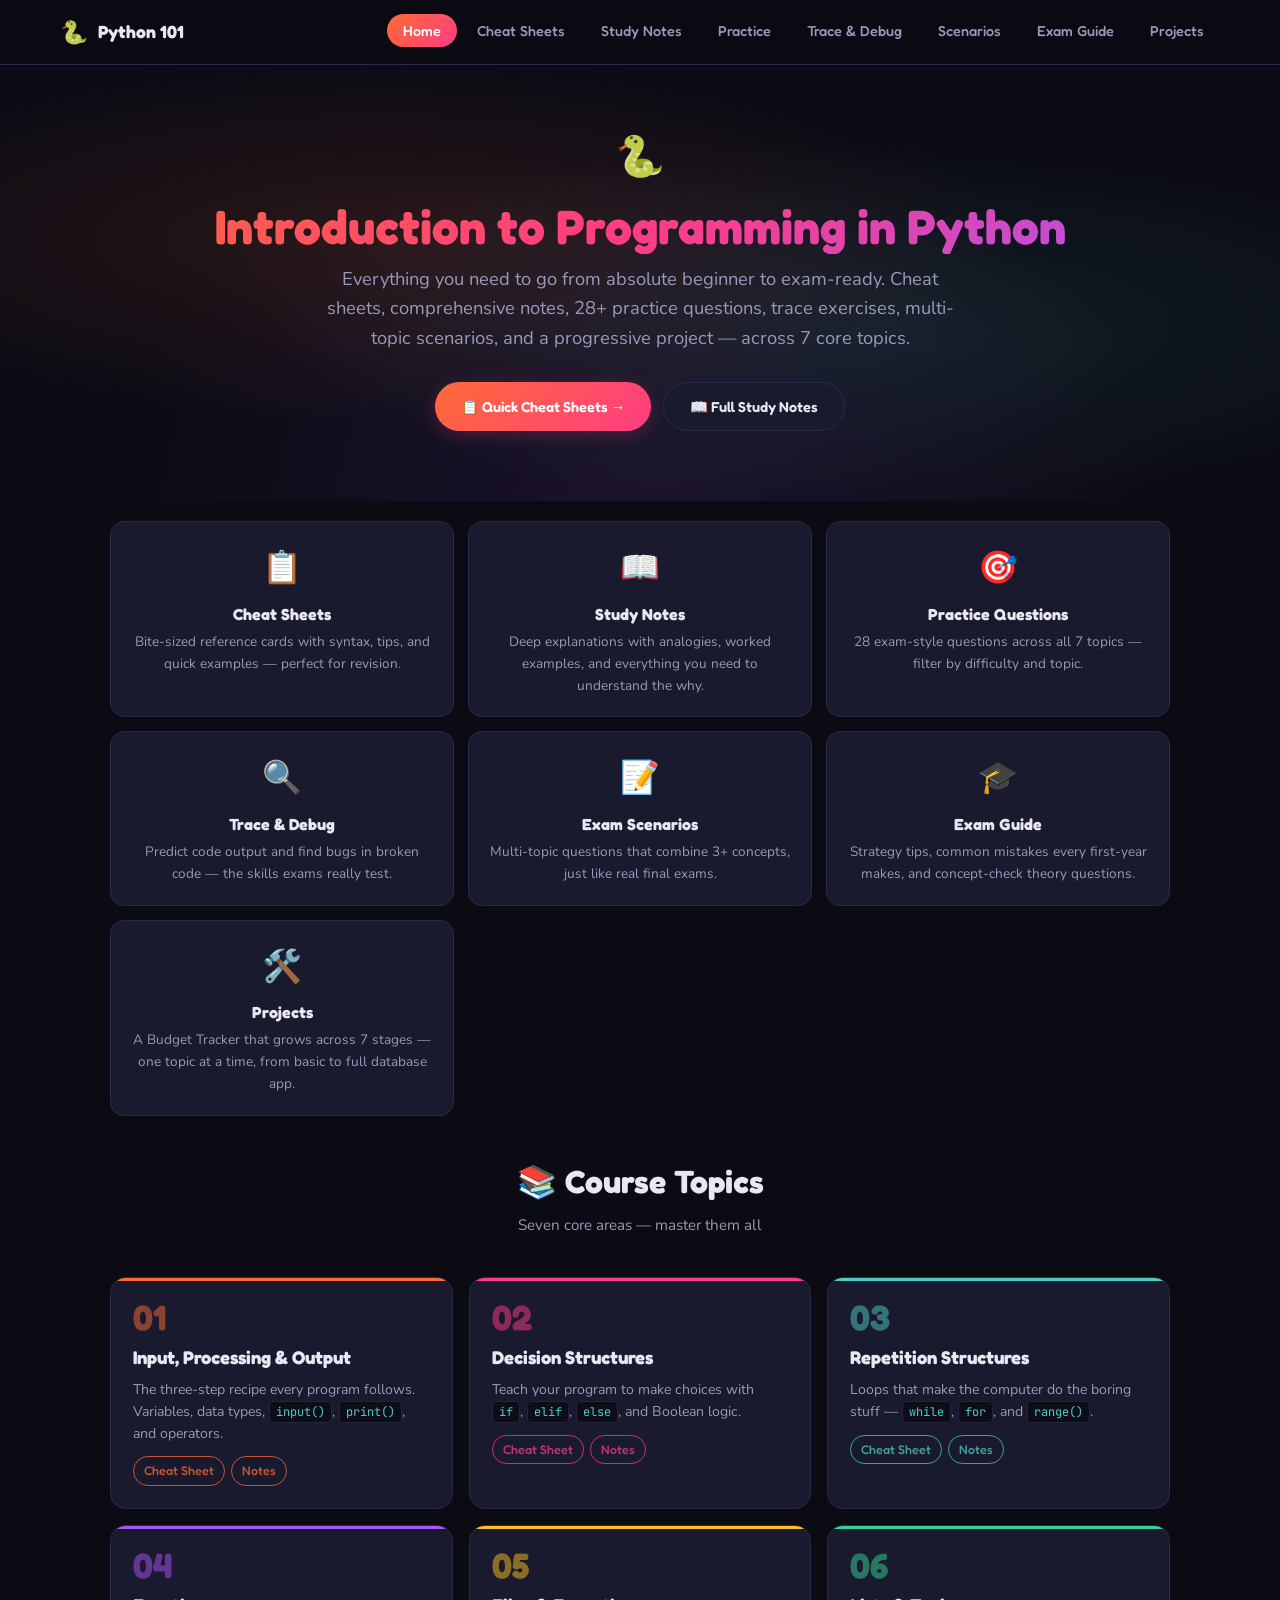
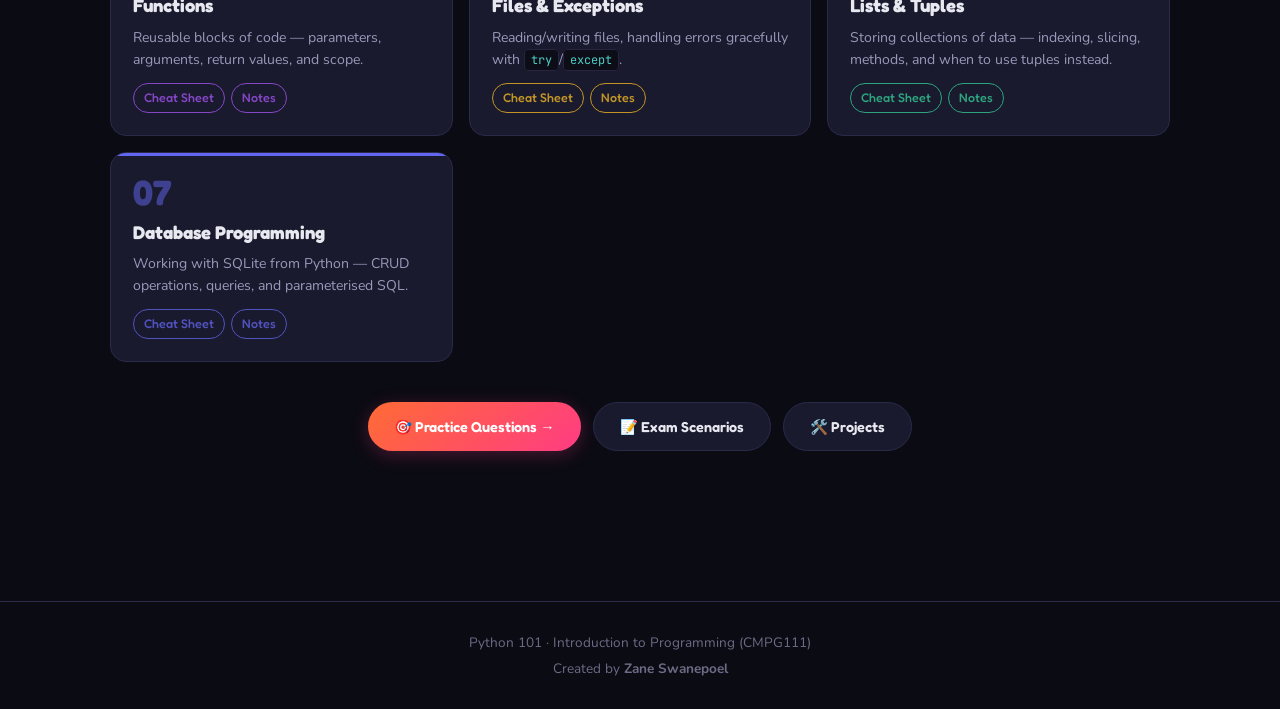
==== index.html @ d0dc6aa3 "Add files via upload" ====
<!DOCTYPE html>
<html lang="en">
<head>
<meta charset="UTF-8">
<meta name="viewport" content="width=device-width, initial-scale=1.0">
<title>Python Course — Introduction to Programming</title>
<link href="https://fonts.googleapis.com/css2?family=Fredoka:wght@400;500;600;700&family=JetBrains+Mono:wght@400;500;600&family=Nunito:wght@400;600;700;800&display=swap" rel="stylesheet">
<link rel="stylesheet" href="styles.css">
</head>
<body>

<!-- ═══════════════════ NAV ═══════════════════ -->
<nav class="topnav">
  <div class="topnav-inner">
    <a href="index.html" class="brand">
      <span class="brand-icon">🐍</span>
      <span>Python 101</span>
    </a>
    <button class="menu-toggle" id="menu-toggle" aria-label="Toggle menu">☰</button>
    <ul class="nav-links" id="nav-links">
      <li><a href="index.html" class="active">Home</a></li>
      <li><a href="cheatsheets.html">Cheat Sheets</a></li>
      <li><a href="notes.html">Study Notes</a></li>
      <li><a href="practice.html">Practice</a></li>
      <li><a href="trace.html">Trace &amp; Debug</a></li>
      <li><a href="scenarios.html">Scenarios</a></li>
      <li><a href="guide.html">Exam Guide</a></li>
      <li><a href="projects.html">Projects</a></li>
    </ul>
  </div>
</nav>

<!-- ═══════════════════ HERO ═══════════════════ -->
<section class="hero">
  <div class="hero-icon">🐍</div>
  <h1>Introduction to Programming in Python</h1>
  <p class="subtitle">Everything you need to go from absolute beginner to exam-ready. Cheat sheets, comprehensive notes, 28+ practice questions, trace exercises, multi-topic scenarios, and a progressive project — across 7 core topics.</p>
  <div class="cta-row">
    <a href="cheatsheets.html" class="btn btn-primary">📋 Quick Cheat Sheets →</a>
    <a href="notes.html" class="btn btn-secondary">📖 Full Study Notes</a>
  </div>
</section>

<!-- ═══════════════════ FEATURES ═══════════════════ -->
<main class="container">

  <div class="feature-grid">
    <div class="feature">
      <div class="feature-icon">📋</div>
      <h4>Cheat Sheets</h4>
      <p>Bite-sized reference cards with syntax, tips, and quick examples — perfect for revision.</p>
    </div>
    <div class="feature">
      <div class="feature-icon">📖</div>
      <h4>Study Notes</h4>
      <p>Deep explanations with analogies, worked examples, and everything you need to understand the why.</p>
    </div>
    <div class="feature">
      <div class="feature-icon">🎯</div>
      <h4>Practice Questions</h4>
      <p>28 exam-style questions across all 7 topics — filter by difficulty and topic.</p>
    </div>
    <div class="feature">
      <div class="feature-icon">🔍</div>
      <h4>Trace &amp; Debug</h4>
      <p>Predict code output and find bugs in broken code — the skills exams really test.</p>
    </div>
    <div class="feature">
      <div class="feature-icon">📝</div>
      <h4>Exam Scenarios</h4>
      <p>Multi-topic questions that combine 3+ concepts, just like real final exams.</p>
    </div>
    <div class="feature">
      <div class="feature-icon">🎓</div>
      <h4>Exam Guide</h4>
      <p>Strategy tips, common mistakes every first-year makes, and concept-check theory questions.</p>
    </div>
    <div class="feature">
      <div class="feature-icon">🛠️</div>
      <h4>Projects</h4>
      <p>A Budget Tracker that grows across 7 stages — one topic at a time, from basic to full database app.</p>
    </div>
  </div>

  <!-- ═══════════════════ TOPIC CARDS ═══════════════════ -->
  <div class="page-header">
    <h2>📚 Course Topics</h2>
    <p class="tagline">Seven core areas — master them all</p>
  </div>

  <div class="topic-cards">

    <div class="topic-card" style="--topic-color: var(--c-io);">
      <div class="num">01</div>
      <h3>Input, Processing &amp; Output</h3>
      <p>The three-step recipe every program follows. Variables, data types, <code>input()</code>, <code>print()</code>, and operators.</p>
      <div class="links">
        <a href="cheatsheets.html#topic-1">Cheat Sheet</a>
        <a href="notes.html#topic-1">Notes</a>
      </div>
    </div>

    <div class="topic-card" style="--topic-color: var(--c-decision);">
      <div class="num">02</div>
      <h3>Decision Structures</h3>
      <p>Teach your program to make choices with <code>if</code>, <code>elif</code>, <code>else</code>, and Boolean logic.</p>
      <div class="links">
        <a href="cheatsheets.html#topic-2">Cheat Sheet</a>
        <a href="notes.html#topic-2">Notes</a>
      </div>
    </div>

    <div class="topic-card" style="--topic-color: var(--c-loop);">
      <div class="num">03</div>
      <h3>Repetition Structures</h3>
      <p>Loops that make the computer do the boring stuff — <code>while</code>, <code>for</code>, and <code>range()</code>.</p>
      <div class="links">
        <a href="cheatsheets.html#topic-3">Cheat Sheet</a>
        <a href="notes.html#topic-3">Notes</a>
      </div>
    </div>

    <div class="topic-card" style="--topic-color: var(--c-function);">
      <div class="num">04</div>
      <h3>Functions</h3>
      <p>Reusable blocks of code — parameters, arguments, return values, and scope.</p>
      <div class="links">
        <a href="cheatsheets.html#topic-4">Cheat Sheet</a>
        <a href="notes.html#topic-4">Notes</a>
      </div>
    </div>

    <div class="topic-card" style="--topic-color: var(--c-file);">
      <div class="num">05</div>
      <h3>Files &amp; Exceptions</h3>
      <p>Reading/writing files, handling errors gracefully with <code>try</code>/<code>except</code>.</p>
      <div class="links">
        <a href="cheatsheets.html#topic-5">Cheat Sheet</a>
        <a href="notes.html#topic-5">Notes</a>
      </div>
    </div>

    <div class="topic-card" style="--topic-color: var(--c-list);">
      <div class="num">06</div>
      <h3>Lists &amp; Tuples</h3>
      <p>Storing collections of data — indexing, slicing, methods, and when to use tuples instead.</p>
      <div class="links">
        <a href="cheatsheets.html#topic-6">Cheat Sheet</a>
        <a href="notes.html#topic-6">Notes</a>
      </div>
    </div>

    <div class="topic-card" style="--topic-color: var(--c-db);">
      <div class="num">07</div>
      <h3>Database Programming</h3>
      <p>Working with SQLite from Python — CRUD operations, queries, and parameterised SQL.</p>
      <div class="links">
        <a href="cheatsheets.html#topic-7">Cheat Sheet</a>
        <a href="notes.html#topic-7">Notes</a>
      </div>
    </div>

  </div>

  <div class="cta-row">
    <a href="practice.html" class="btn btn-primary">🎯 Practice Questions →</a>
    <a href="scenarios.html" class="btn btn-secondary">📝 Exam Scenarios</a>
    <a href="projects.html" class="btn btn-secondary">🛠️ Projects</a>
  </div>

</main>

<footer>
  <p>Python 101 · Introduction to Programming (CMPG111)</p>
  <p style="margin-top:4px;">Created by <strong>Zane Swanepoel</strong></p>
</footer>

<script src="script.js"></script>
</body>
</html>
---- styles.css ----
/* ═══════════════════════════════════════════════════════════
   PYTHON COURSE SITE — SHARED STYLES
   Dark theme • Mobile-responsive • GitHub Pages ready
   ═══════════════════════════════════════════════════════════ */

:root {
  --bg: #0b0b14;
  --bg-elevated: #14141f;
  --card-bg: #1a1a2e;
  --card-border: #2a2a4a;
  --text: #e8e8f0;
  --text-muted: #9999bb;
  --text-dim: #6b6b85;

  /* Topic accent colors */
  --c-io: #ff6b35;          /* 1 · Input/Output */
  --c-decision: #ff3c83;    /* 2 · Decisions */
  --c-loop: #4ecdc4;         /* 3 · Loops */
  --c-function: #a855f7;    /* 4 · Functions */
  --c-file: #fbbf24;         /* 5 · Files/Exceptions */
  --c-list: #34d399;         /* 6 · Lists/Tuples */
  --c-db: #6366f1;           /* 7 · Database */

  /* Difficulty colors */
  --easy: #34d399;
  --medium: #fbbf24;
  --hard: #ef4444;

  --code-bg: #0d0d17;
  --code-border: #252540;
}

* { margin: 0; padding: 0; box-sizing: border-box; }

html { scroll-behavior: smooth; scroll-padding-top: 80px; }

body {
  font-family: 'Nunito', -apple-system, BlinkMacSystemFont, 'Segoe UI', sans-serif;
  background: var(--bg);
  color: var(--text);
  line-height: 1.6;
  min-height: 100vh;
  -webkit-font-smoothing: antialiased;
}

/* ═══════════════════ NAVIGATION ═══════════════════ */
.topnav {
  position: sticky;
  top: 0;
  z-index: 100;
  background: rgba(11, 11, 20, 0.92);
  backdrop-filter: blur(12px);
  -webkit-backdrop-filter: blur(12px);
  border-bottom: 1px solid var(--card-border);
}

.topnav-inner {
  max-width: 1200px;
  margin: 0 auto;
  padding: 14px 20px;
  display: flex;
  align-items: center;
  justify-content: space-between;
  gap: 16px;
}

.brand {
  display: flex;
  align-items: center;
  gap: 10px;
  font-family: 'Fredoka', sans-serif;
  font-weight: 700;
  font-size: 1.1rem;
  color: var(--text);
  text-decoration: none;
  white-space: nowrap;
}

.brand-icon { font-size: 1.4rem; }

.nav-links {
  display: flex;
  gap: 4px;
  list-style: none;
  align-items: center;
}

.nav-links a {
  padding: 8px 16px;
  border-radius: 20px;
  color: var(--text-muted);
  text-decoration: none;
  font-family: 'Fredoka', sans-serif;
  font-weight: 500;
  font-size: 0.9rem;
  transition: all 0.2s;
  white-space: nowrap;
}

.nav-links a:hover { color: var(--text); background: var(--card-bg); }
.nav-links a.active {
  background: linear-gradient(135deg, var(--c-io), var(--c-decision));
  color: white;
}

.menu-toggle {
  display: none;
  background: var(--card-bg);
  border: 1px solid var(--card-border);
  color: var(--text);
  width: 40px;
  height: 40px;
  border-radius: 10px;
  cursor: pointer;
  font-size: 1.2rem;
}

@media (max-width: 780px) {
  .menu-toggle { display: flex; align-items: center; justify-content: center; }
  .nav-links {
    display: none;
    position: absolute;
    top: 100%;
    right: 16px;
    left: 16px;
    background: var(--bg-elevated);
    border: 1px solid var(--card-border);
    border-radius: 14px;
    padding: 10px;
    flex-direction: column;
    align-items: stretch;
    box-shadow: 0 12px 30px rgba(0,0,0,0.4);
  }
  .nav-links.open { display: flex; }
  .nav-links a { text-align: center; padding: 12px; }
}

/* ═══════════════════ HERO ═══════════════════ */
.hero {
  text-align: center;
  padding: 60px 20px 40px;
  position: relative;
  overflow: hidden;
}

.hero::before {
  content: '';
  position: absolute;
  inset: 0;
  background: radial-gradient(ellipse at 30% 40%, rgba(255,107,53,0.12) 0%, transparent 50%),
              radial-gradient(ellipse at 70% 60%, rgba(78,205,196,0.1) 0%, transparent 50%),
              radial-gradient(ellipse at 50% 100%, rgba(168,85,247,0.1) 0%, transparent 60%);
  z-index: 0;
}

.hero > * { position: relative; z-index: 1; }

.hero h1 {
  font-family: 'Fredoka', sans-serif;
  font-size: clamp(1.8rem, 5vw, 3rem);
  font-weight: 700;
  background: linear-gradient(135deg, var(--c-io), var(--c-decision), var(--c-function));
  -webkit-background-clip: text;
  background-clip: text;
  -webkit-text-fill-color: transparent;
  line-height: 1.15;
  margin-bottom: 10px;
}

.hero .subtitle {
  font-size: clamp(0.95rem, 2vw, 1.15rem);
  color: var(--text-muted);
  max-width: 640px;
  margin: 0 auto;
}

.hero-icon { font-size: 2.5rem; margin-bottom: 10px; }

/* ═══════════════════ LAYOUT ═══════════════════ */
.container {
  max-width: 1100px;
  margin: 0 auto;
  padding: 0 20px 80px;
}

.page-header {
  text-align: center;
  margin: 20px 0 40px;
}

.page-header h2 {
  font-family: 'Fredoka', sans-serif;
  font-size: clamp(1.5rem, 4vw, 2rem);
  font-weight: 700;
  margin-bottom: 6px;
}

.page-header .tagline {
  color: var(--text-muted);
  font-size: 0.95rem;
}

/* ═══════════════════ TOPIC TABS ═══════════════════ */
.topic-tabs {
  display: flex;
  gap: 8px;
  padding: 4px;
  margin-bottom: 30px;
  background: var(--card-bg);
  border: 1px solid var(--card-border);
  border-radius: 16px;
  overflow-x: auto;
  scrollbar-width: thin;
  -webkit-overflow-scrolling: touch;
}

.topic-tabs::-webkit-scrollbar { height: 6px; }
.topic-tabs::-webkit-scrollbar-thumb { background: var(--card-border); border-radius: 3px; }

.topic-tab {
  padding: 10px 14px;
  border-radius: 12px;
  border: none;
  background: transparent;
  color: var(--text-muted);
  font-family: 'Fredoka', sans-serif;
  font-weight: 500;
  font-size: 0.82rem;
  cursor: pointer;
  transition: all 0.2s;
  white-space: nowrap;
  flex-shrink: 0;
}

.topic-tab:hover { background: var(--bg-elevated); color: var(--text); }

.topic-tab[data-active="true"][data-topic="1"] { background: rgba(255,107,53,0.15); color: var(--c-io); }
.topic-tab[data-active="true"][data-topic="2"] { background: rgba(255,60,131,0.15); color: var(--c-decision); }
.topic-tab[data-active="true"][data-topic="3"] { background: rgba(78,205,196,0.15); color: var(--c-loop); }
.topic-tab[data-active="true"][data-topic="4"] { background: rgba(168,85,247,0.15); color: var(--c-function); }
.topic-tab[data-active="true"][data-topic="5"] { background: rgba(251,191,36,0.15); color: var(--c-file); }
.topic-tab[data-active="true"][data-topic="6"] { background: rgba(52,211,153,0.15); color: var(--c-list); }
.topic-tab[data-active="true"][data-topic="7"] { background: rgba(99,102,241,0.15); color: var(--c-db); }

/* ═══════════════════ TOPIC PANELS ═══════════════════ */
.topic-panel { display: none; animation: fadeIn 0.4s ease; }
.topic-panel.active { display: block; }

@keyframes fadeIn { from { opacity: 0; transform: translateY(8px); } to { opacity: 1; transform: translateY(0); } }

.topic-header {
  text-align: center;
  margin-bottom: 24px;
  padding: 20px;
  background: var(--card-bg);
  border: 1px solid var(--card-border);
  border-radius: 16px;
}

.topic-header h3 {
  font-family: 'Fredoka', sans-serif;
  font-size: 1.5rem;
  font-weight: 700;
  margin-bottom: 4px;
}

.topic-header p {
  color: var(--text-muted);
  font-size: 0.9rem;
}

/* ═══════════════════ CARDS (CHEAT SHEETS) ═══════════════════ */
.grid {
  display: grid;
  grid-template-columns: repeat(auto-fit, minmax(min(100%, 460px), 1fr));
  gap: 18px;
}

.card {
  background: var(--card-bg);
  border: 1px solid var(--card-border);
  border-radius: 16px;
  padding: 22px;
  transition: transform 0.2s, border-color 0.2s;
}

.card:hover { transform: translateY(-2px); border-color: var(--text-dim); }
.card.span-2 { grid-column: 1 / -1; }

.card-label {
  display: inline-block;
  font-family: 'Fredoka', sans-serif;
  font-weight: 600;
  font-size: 0.7rem;
  text-transform: uppercase;
  letter-spacing: 1.5px;
  padding: 3px 10px;
  border-radius: 20px;
  margin-bottom: 10px;
}

.label-syntax { background: rgba(78,205,196,0.15); color: var(--c-loop); }
.label-concept { background: rgba(168,85,247,0.15); color: var(--c-function); }
.label-tip { background: rgba(251,191,36,0.15); color: var(--c-file); }
.label-example { background: rgba(255,107,53,0.15); color: var(--c-io); }
.label-exam { background: rgba(255,60,131,0.15); color: var(--c-decision); }
.label-data { background: rgba(52,211,153,0.15); color: var(--c-list); }

.card h4 {
  font-family: 'Fredoka', sans-serif;
  font-size: 1.08rem;
  font-weight: 600;
  margin-bottom: 8px;
  color: var(--text);
}

.card p, .card li { font-size: 0.9rem; color: var(--text-muted); line-height: 1.65; }

.card ul { list-style: none; padding: 0; margin: 8px 0; }
.card ul li { padding: 2px 0 2px 18px; position: relative; }
.card ul li::before {
  content: '→';
  position: absolute; left: 0;
  color: var(--c-loop);
  font-weight: 700;
}

/* ═══════════════════ CODE BLOCKS ═══════════════════ */
pre {
  background: var(--code-bg);
  border: 1px solid var(--code-border);
  border-radius: 10px;
  padding: 14px 16px;
  margin: 10px 0;
  overflow-x: auto;
  font-family: 'JetBrains Mono', ui-monospace, 'Courier New', monospace;
  font-size: 0.8rem;
  line-height: 1.75;
  color: var(--text);
}

pre .cm { color: #6b7280; font-style: italic; }
pre .kw { color: #ff79c6; }
pre .st { color: #50fa7b; }
pre .fn { color: #8be9fd; }
pre .nb { color: #ffb86c; }
pre .bi { color: #f1fa8c; }
pre .op { color: #ff79c6; }

code {
  font-family: 'JetBrains Mono', monospace;
  font-size: 0.85em;
  background: var(--code-bg);
  padding: 2px 6px;
  border-radius: 4px;
  color: var(--c-loop);
  border: 1px solid var(--code-border);
}

/* ═══════════════════ CALLOUTS ═══════════════════ */
.callout {
  border-radius: 10px;
  padding: 12px 14px;
  margin: 10px 0;
  font-size: 0.88rem;
}

.callout strong { font-weight: 700; }

.tip-box { background: rgba(251,191,36,0.08); border-left: 3px solid var(--c-file); color: #fde68a; }
.warning-box { background: rgba(239,68,68,0.08); border-left: 3px solid #ef4444; color: #fca5a5; }
.analogy { background: rgba(168,85,247,0.08); border-left: 3px solid var(--c-function); color: #d8b4fe; }
.key-box { background: rgba(52,211,153,0.08); border-left: 3px solid var(--c-list); color: #a7f3d0; }

/* ═══════════════════ TABLES ═══════════════════ */
.mini-table {
  width: 100%;
  border-collapse: collapse;
  margin: 10px 0;
  font-size: 0.85rem;
}

.mini-table th {
  text-align: left;
  padding: 8px 10px;
  font-family: 'Fredoka', sans-serif;
  font-weight: 600;
  font-size: 0.75rem;
  text-transform: uppercase;
  letter-spacing: 1px;
  border-bottom: 2px solid var(--card-border);
  color: var(--text);
}

.mini-table td {
  padding: 7px 10px;
  border-bottom: 1px solid rgba(42,42,74,0.4);
  color: var(--text-muted);
  vertical-align: top;
}

.mini-table code { font-size: 0.8rem; }

/* ═══════════════════ FLOW DIAGRAM ═══════════════════ */
.flow-diagram {
  display: flex;
  align-items: center;
  justify-content: center;
  gap: 8px;
  flex-wrap: wrap;
  margin: 12px 0;
  font-family: 'Fredoka', sans-serif;
  font-size: 0.82rem;
}

.flow-box {
  padding: 7px 14px;
  border-radius: 10px;
  font-weight: 600;
}

.flow-arrow { color: var(--text-muted); font-size: 1.2rem; }

/* ═══════════════════ STUDY NOTES — COLLAPSIBLE SECTIONS ═══════════════════ */
.note-section {
  background: var(--card-bg);
  border: 1px solid var(--card-border);
  border-radius: 14px;
  margin-bottom: 14px;
  overflow: hidden;
}

.note-section-header {
  display: flex;
  align-items: center;
  justify-content: space-between;
  padding: 16px 22px;
  cursor: pointer;
  user-select: none;
  gap: 12px;
  transition: background 0.2s;
}

.note-section-header:hover { background: var(--bg-elevated); }

.note-section-header h4 {
  font-family: 'Fredoka', sans-serif;
  font-size: 1.05rem;
  font-weight: 600;
  margin: 0;
  flex: 1;
}

.note-section-toggle {
  width: 26px;
  height: 26px;
  border-radius: 50%;
  background: var(--bg-elevated);
  color: var(--text-muted);
  display: flex;
  align-items: center;
  justify-content: center;
  font-size: 1rem;
  transition: transform 0.3s;
  flex-shrink: 0;
}

.note-section[data-open="true"] .note-section-toggle { transform: rotate(45deg); }

.note-section-body {
  display: none;
  padding: 0 22px 22px;
  border-top: 1px solid var(--card-border);
  padding-top: 16px;
}

.note-section[data-open="true"] .note-section-body { display: block; }

.note-section-body h5 {
  font-family: 'Fredoka', sans-serif;
  font-size: 0.98rem;
  font-weight: 600;
  margin: 14px 0 6px;
}

.note-section-body p {
  color: var(--text-muted);
  font-size: 0.92rem;
  margin-bottom: 10px;
  line-height: 1.75;
}

.note-section-body ul, .note-section-body ol {
  padding-left: 24px;
  margin: 8px 0;
  color: var(--text-muted);
  font-size: 0.92rem;
}

.note-section-body li { margin-bottom: 4px; }

/* ═══════════════════ EXAM / PRACTICE QUESTIONS ═══════════════════ */
.exam-box {
  background: var(--card-bg);
  border: 1px solid var(--card-border);
  border-radius: 14px;
  padding: 20px;
  margin: 14px 0;
}

.exam-meta {
  display: flex;
  align-items: center;
  gap: 10px;
  margin-bottom: 10px;
  flex-wrap: wrap;
}

.exam-badge {
  font-family: 'Fredoka', sans-serif;
  font-weight: 600;
  font-size: 0.7rem;
  text-transform: uppercase;
  letter-spacing: 1.5px;
  padding: 3px 10px;
  border-radius: 20px;
}

.badge-easy { background: rgba(52,211,153,0.15); color: var(--easy); }
.badge-medium { background: rgba(251,191,36,0.15); color: var(--medium); }
.badge-hard { background: rgba(239,68,68,0.15); color: var(--hard); }

.topic-badge {
  font-family: 'Fredoka', sans-serif;
  font-weight: 600;
  font-size: 0.7rem;
  text-transform: uppercase;
  letter-spacing: 1.2px;
  padding: 3px 10px;
  border-radius: 20px;
  background: var(--bg-elevated);
  color: var(--text-muted);
}

.exam-title {
  font-family: 'Fredoka', sans-serif;
  font-weight: 600;
  font-size: 1rem;
  margin-bottom: 6px;
  color: var(--text);
}

.exam-question-text {
  color: var(--text-muted);
  font-size: 0.92rem;
  line-height: 1.7;
  margin-bottom: 12px;
}

.solution-toggle {
  background: transparent;
  border: 1px dashed var(--card-border);
  border-radius: 10px;
  padding: 8px 16px;
  font-family: 'Fredoka', sans-serif;
  font-weight: 500;
  font-size: 0.82rem;
  color: var(--c-loop);
  cursor: pointer;
  transition: all 0.2s;
}

.solution-toggle:hover { border-color: var(--c-loop); background: rgba(78,205,196,0.05); }

.solution {
  display: none;
  margin-top: 12px;
  padding-top: 12px;
  border-top: 1px dashed var(--card-border);
  animation: fadeIn 0.3s ease;
}

.solution.show { display: block; }

.solution-label {
  font-family: 'Fredoka', sans-serif;
  font-weight: 600;
  font-size: 0.75rem;
  text-transform: uppercase;
  letter-spacing: 1.5px;
  color: var(--c-list);
  margin-bottom: 8px;
}

.solution-explanation {
  color: var(--text-muted);
  font-size: 0.88rem;
  line-height: 1.7;
  padding: 10px 12px;
  background: rgba(52,211,153,0.05);
  border-left: 2px solid var(--c-list);
  border-radius: 0 8px 8px 0;
  margin-top: 8px;
}

/* ═══════════════════ DIFFICULTY FILTER ═══════════════════ */
.difficulty-filter {
  display: flex;
  gap: 8px;
  justify-content: center;
  margin-bottom: 24px;
  flex-wrap: wrap;
}

.diff-btn {
  padding: 9px 20px;
  border-radius: 22px;
  border: 2px solid var(--card-border);
  background: var(--card-bg);
  color: var(--text-muted);
  font-family: 'Fredoka', sans-serif;
  font-weight: 600;
  font-size: 0.85rem;
  cursor: pointer;
  transition: all 0.2s;
}

.diff-btn:hover { border-color: var(--text-dim); color: var(--text); }
.diff-btn[data-active="true"] { color: white; }
.diff-btn[data-active="true"][data-diff="all"] { background: var(--c-function); border-color: var(--c-function); }
.diff-btn[data-active="true"][data-diff="easy"] { background: var(--easy); border-color: var(--easy); }
.diff-btn[data-active="true"][data-diff="medium"] { background: var(--medium); border-color: var(--medium); }
.diff-btn[data-active="true"][data-diff="hard"] { background: var(--hard); border-color: var(--hard); }

/* ═══════════════════ LANDING PAGE TOPIC CARDS ═══════════════════ */
.topic-cards {
  display: grid;
  grid-template-columns: repeat(auto-fit, minmax(min(100%, 280px), 1fr));
  gap: 16px;
  margin-bottom: 40px;
}

.topic-card {
  padding: 22px;
  background: var(--card-bg);
  border: 1px solid var(--card-border);
  border-radius: 16px;
  transition: transform 0.2s, border-color 0.2s;
  position: relative;
  overflow: hidden;
}

.topic-card::before {
  content: '';
  position: absolute;
  top: 0; left: 0; right: 0;
  height: 3px;
  background: var(--topic-color, var(--c-io));
}

.topic-card:hover { transform: translateY(-4px); }

.topic-card .num {
  font-family: 'Fredoka', sans-serif;
  font-size: 2.2rem;
  font-weight: 700;
  color: var(--topic-color);
  line-height: 1;
  opacity: 0.5;
}

.topic-card h3 {
  font-family: 'Fredoka', sans-serif;
  font-size: 1.15rem;
  font-weight: 700;
  margin: 8px 0 6px;
  color: var(--text);
}

.topic-card p {
  font-size: 0.88rem;
  color: var(--text-muted);
  line-height: 1.55;
  margin-bottom: 12px;
}

.topic-card .links {
  display: flex;
  gap: 6px;
  flex-wrap: wrap;
}

.topic-card a {
  font-family: 'Fredoka', sans-serif;
  font-weight: 500;
  font-size: 0.78rem;
  color: var(--topic-color);
  padding: 4px 10px;
  border: 1px solid var(--topic-color);
  border-radius: 20px;
  text-decoration: none;
  transition: all 0.2s;
  opacity: 0.75;
}

.topic-card a:hover { opacity: 1; background: var(--topic-color); color: var(--bg); }

/* Landing feature blocks */
.feature-grid {
  display: grid;
  grid-template-columns: repeat(auto-fit, minmax(min(100%, 260px), 1fr));
  gap: 14px;
  margin: 20px 0 40px;
}

.feature {
  padding: 20px;
  background: var(--card-bg);
  border: 1px solid var(--card-border);
  border-radius: 14px;
  text-align: center;
}

.feature-icon { font-size: 2rem; margin-bottom: 8px; }

.feature h4 {
  font-family: 'Fredoka', sans-serif;
  font-size: 1rem;
  margin-bottom: 4px;
}

.feature p { font-size: 0.85rem; color: var(--text-muted); }

.cta-row {
  display: flex;
  gap: 12px;
  justify-content: center;
  flex-wrap: wrap;
  margin: 30px 0;
}

.btn {
  padding: 12px 26px;
  border-radius: 30px;
  font-family: 'Fredoka', sans-serif;
  font-weight: 600;
  font-size: 0.9rem;
  text-decoration: none;
  transition: transform 0.2s, box-shadow 0.2s;
  display: inline-flex;
  align-items: center;
  gap: 6px;
  cursor: pointer;
  border: none;
}

.btn-primary {
  background: linear-gradient(135deg, var(--c-io), var(--c-decision));
  color: white;
  box-shadow: 0 4px 18px rgba(255,60,131,0.25);
}

.btn-primary:hover { transform: translateY(-2px); box-shadow: 0 8px 24px rgba(255,60,131,0.35); }

.btn-secondary {
  background: var(--card-bg);
  border: 1px solid var(--card-border);
  color: var(--text);
}

.btn-secondary:hover { border-color: var(--c-function); }

/* ═══════════════════ FOOTER ═══════════════════ */
footer {
  text-align: center;
  padding: 30px 20px;
  color: var(--text-dim);
  font-size: 0.85rem;
  border-top: 1px solid var(--card-border);
  margin-top: 40px;
}

footer a { color: var(--c-loop); text-decoration: none; }

/* ═══════════════════ RESPONSIVE ═══════════════════ */
@media (max-width: 600px) {
  .grid { grid-template-columns: 1fr; }
  .card.span-2 { grid-column: 1; }
  .hero { padding: 40px 16px 24px; }
  .container { padding: 0 14px 60px; }
  .card { padding: 16px; }
  .exam-box { padding: 16px; }
  .note-section-header { padding: 14px 16px; }
  .note-section-body { padding: 14px 16px 18px; }
  pre { font-size: 0.72rem; padding: 12px; }
  .topic-tabs { padding: 3px; gap: 4px; }
  .topic-tab { padding: 8px 10px; font-size: 0.76rem; }
  .nav-links a { padding: 10px 12px; font-size: 0.85rem; }
  .mini-table { font-size: 0.78rem; }
  .mini-table th, .mini-table td { padding: 6px 8px; }
  .topic-card .num { font-size: 1.8rem; }
  .topic-header h3 { font-size: 1.25rem; }
}

/* ═══════════════════ COMBINED FILTERS ═══════════════════ */
.filter-row {
  display: flex;
  gap: 10px;
  justify-content: center;
  align-items: center;
  flex-wrap: wrap;
  margin-bottom: 16px;
}

.filter-row label {
  font-family: 'Fredoka', sans-serif;
  font-weight: 600;
  font-size: 0.78rem;
  text-transform: uppercase;
  letter-spacing: 1px;
  color: var(--text-dim);
  margin-right: 2px;
}

.filter-group {
  display: flex;
  gap: 6px;
  flex-wrap: wrap;
  justify-content: center;
}

/* ═══════════════════ TRACE TABLE ═══════════════════ */
.trace-table {
  width: 100%;
  border-collapse: collapse;
  margin: 10px 0;
  font-family: 'JetBrains Mono', monospace;
  font-size: 0.8rem;
}

.trace-table th {
  text-align: center;
  padding: 8px 12px;
  font-family: 'Fredoka', sans-serif;
  font-weight: 600;
  font-size: 0.75rem;
  text-transform: uppercase;
  letter-spacing: 1px;
  border-bottom: 2px solid var(--c-loop);
  color: var(--c-loop);
}

.trace-table td {
  padding: 6px 12px;
  border-bottom: 1px solid rgba(42,42,74,0.3);
  color: var(--text-muted);
  text-align: center;
}

.trace-table tr:last-child td { border-bottom: 2px solid var(--card-border); }

/* ═══════════════════ BUG CODE (DEBUG EXERCISES) ═══════════════════ */
.bug-line {
  background: rgba(239,68,68,0.12);
  display: inline;
  border-bottom: 2px wavy #ef4444;
  padding-bottom: 1px;
}

.fix-label {
  display: inline-block;
  font-family: 'Fredoka', sans-serif;
  font-weight: 600;
  font-size: 0.7rem;
  text-transform: uppercase;
  letter-spacing: 1.5px;
  padding: 3px 10px;
  border-radius: 20px;
  margin: 8px 0 6px;
}

.fix-label.wrong { background: rgba(239,68,68,0.15); color: var(--hard); }
.fix-label.correct { background: rgba(52,211,153,0.15); color: var(--easy); }

/* ═══════════════════ MCQ (CONCEPT CHECK) ═══════════════════ */
.mcq-options {
  list-style: none;
  padding: 0;
  margin: 10px 0;
}

.mcq-options li {
  padding: 10px 14px;
  margin: 6px 0;
  background: var(--bg-elevated);
  border: 1px solid var(--card-border);
  border-radius: 10px;
  color: var(--text-muted);
  font-size: 0.9rem;
  cursor: default;
  transition: border-color 0.2s;
}

.mcq-options li .opt-letter {
  font-family: 'Fredoka', sans-serif;
  font-weight: 700;
  color: var(--c-function);
  margin-right: 8px;
}

/* ═══════════════════ STEP CARDS (PROJECTS) ═══════════════════ */
.step-card {
  background: var(--card-bg);
  border: 1px solid var(--card-border);
  border-radius: 16px;
  padding: 24px;
  margin: 16px 0;
  position: relative;
  border-left: 4px solid var(--topic-color, var(--c-io));
}

.step-card .step-num {
  position: absolute;
  top: -12px;
  left: 20px;
  font-family: 'Fredoka', sans-serif;
  font-weight: 700;
  font-size: 0.7rem;
  text-transform: uppercase;
  letter-spacing: 1.5px;
  padding: 3px 12px;
  border-radius: 20px;
  background: var(--topic-color, var(--c-io));
  color: var(--bg);
}

.step-card h4 {
  font-family: 'Fredoka', sans-serif;
  font-weight: 600;
  font-size: 1.05rem;
  margin: 4px 0 8px;
}

.step-card p, .step-card li {
  font-size: 0.9rem;
  color: var(--text-muted);
  line-height: 1.7;
}

.topics-used {
  display: flex;
  gap: 6px;
  flex-wrap: wrap;
  margin: 12px 0 6px;
}

.topics-used span {
  font-family: 'Fredoka', sans-serif;
  font-weight: 600;
  font-size: 0.68rem;
  text-transform: uppercase;
  letter-spacing: 1px;
  padding: 2px 8px;
  border-radius: 20px;
  background: var(--bg-elevated);
  color: var(--text-muted);
  border: 1px solid var(--card-border);
}

/* ═══════════════════ STRATEGY BOXES ═══════════════════ */
.strat-box {
  background: var(--card-bg);
  border: 1px solid var(--card-border);
  border-radius: 16px;
  padding: 22px;
  margin: 14px 0;
}

.strat-box h4 {
  font-family: 'Fredoka', sans-serif;
  font-weight: 600;
  font-size: 1.05rem;
  margin-bottom: 8px;
}

.strat-box p, .strat-box li {
  font-size: 0.9rem;
  color: var(--text-muted);
  line-height: 1.7;
}

.strat-box ol, .strat-box ul {
  padding-left: 22px;
  margin: 8px 0;
}

.strat-box li { margin-bottom: 4px; }

.mistake-entry {
  margin: 16px 0;
  padding: 16px;
  background: var(--bg-elevated);
  border-radius: 12px;
  border: 1px solid var(--card-border);
}

.mistake-entry h5 {
  font-family: 'Fredoka', sans-serif;
  font-weight: 600;
  font-size: 0.95rem;
  margin-bottom: 8px;
  color: var(--text);
}

.mistake-entry p {
  font-size: 0.88rem;
  color: var(--text-muted);
  line-height: 1.65;
  margin-bottom: 6px;
}

/* ═══════════════════ SCENARIO HEADER ═══════════════════ */
.scenario-badge {
  font-family: 'Fredoka', sans-serif;
  font-weight: 600;
  font-size: 0.68rem;
  text-transform: uppercase;
  letter-spacing: 1.2px;
  padding: 3px 10px;
  border-radius: 20px;
}

/* Output box for trace exercises */
.output-box {
  background: var(--code-bg);
  border: 1px solid var(--code-border);
  border-radius: 10px;
  padding: 12px 16px;
  margin: 8px 0;
  font-family: 'JetBrains Mono', monospace;
  font-size: 0.82rem;
  color: var(--easy);
  white-space: pre;
}

/* Section divider for guide page */
.section-divider {
  text-align: center;
  margin: 40px 0 20px;
  padding: 16px;
}

.section-divider h2 {
  font-family: 'Fredoka', sans-serif;
  font-size: clamp(1.3rem, 3vw, 1.7rem);
  font-weight: 700;
  margin-bottom: 4px;
}

.section-divider p {
  color: var(--text-muted);
  font-size: 0.9rem;
}

/* Question counter */
.q-counter {
  text-align: center;
  color: var(--text-dim);
  font-size: 0.85rem;
  margin-bottom: 20px;
  font-family: 'Fredoka', sans-serif;
}

/* ═══════════════════ PRINT ═══════════════════ */
@media print {
  .topnav, .menu-toggle, footer, .topic-tabs, .difficulty-filter, .filter-row { display: none; }
  .topic-panel { display: block !important; page-break-after: always; }
  .note-section[data-open="false"] .note-section-body { display: block !important; }
  .solution { display: block !important; }
  body { background: white; color: #1a1a1a; }
}

@media (max-width: 600px) {
  .step-card { padding: 18px 14px; }
  .strat-box { padding: 16px; }
  .mistake-entry { padding: 12px; }
  .trace-table { font-size: 0.72rem; }
  .trace-table th, .trace-table td { padding: 5px 6px; }
}
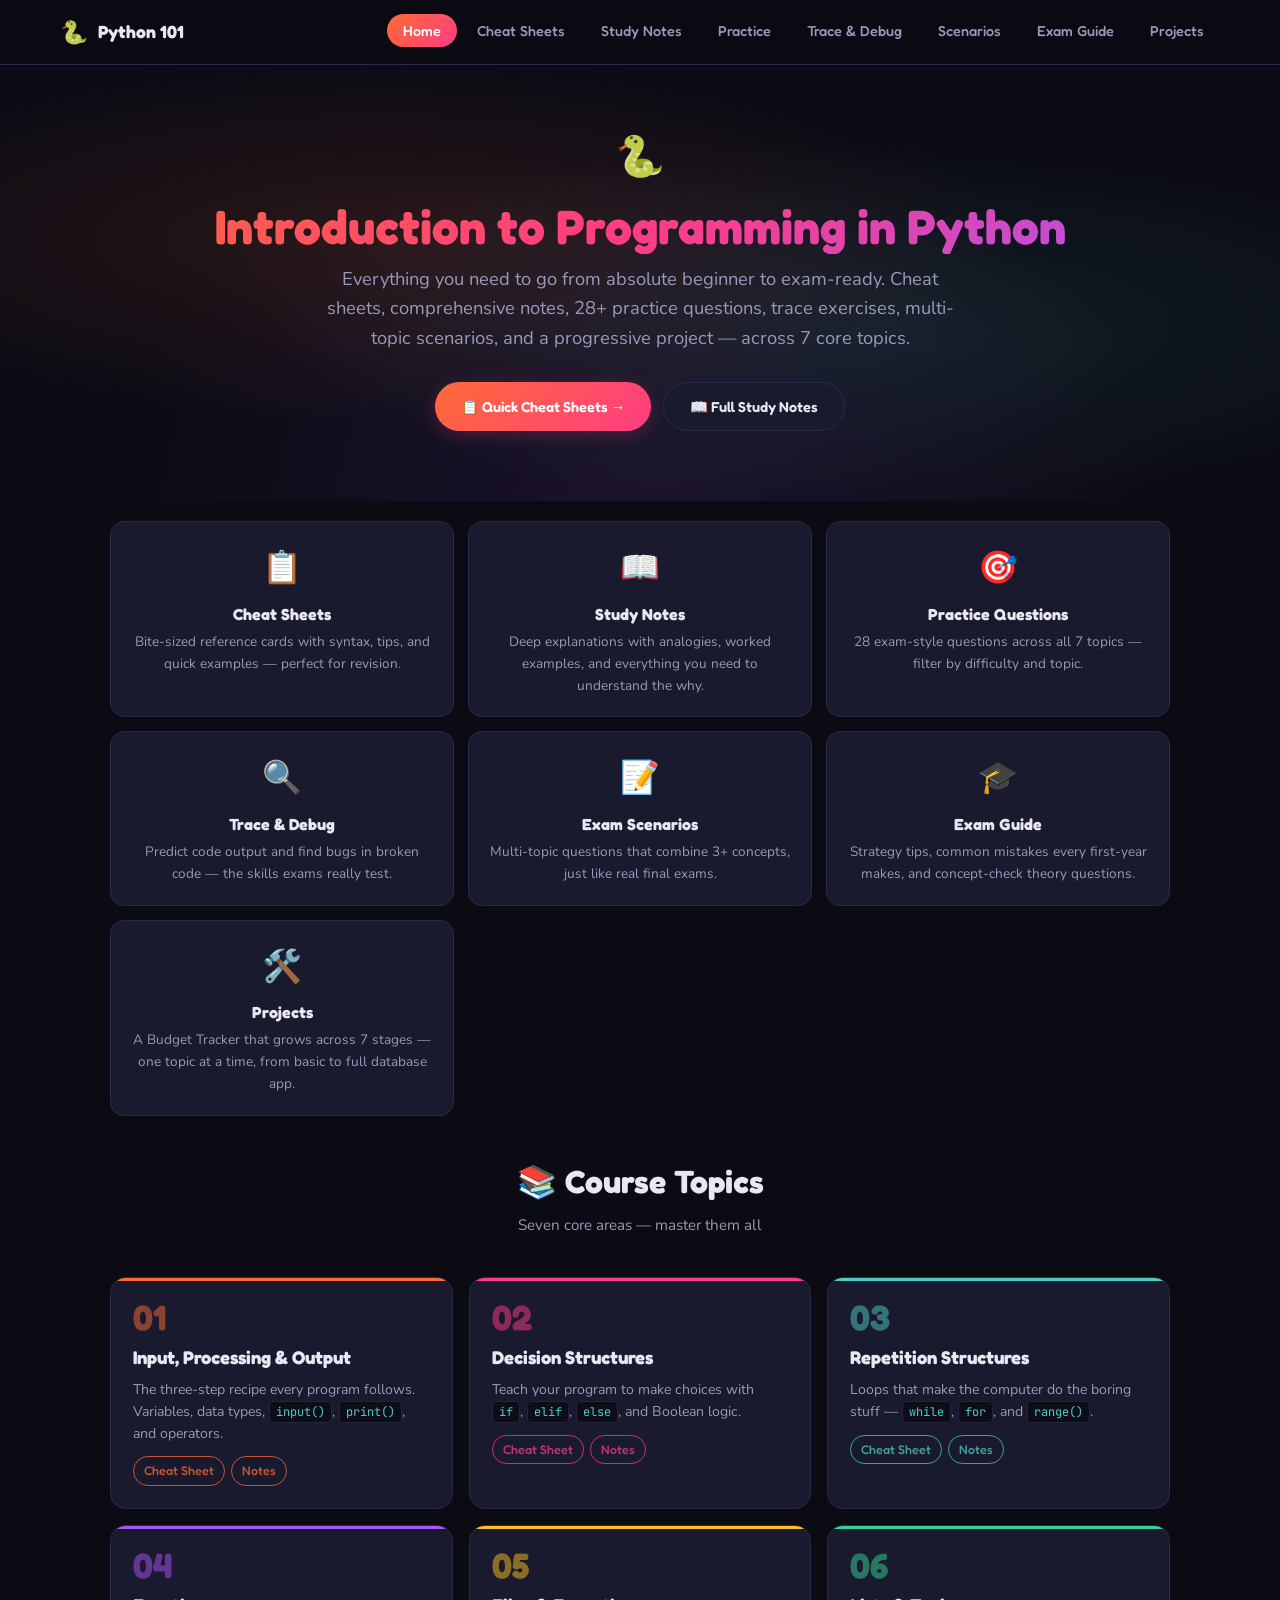
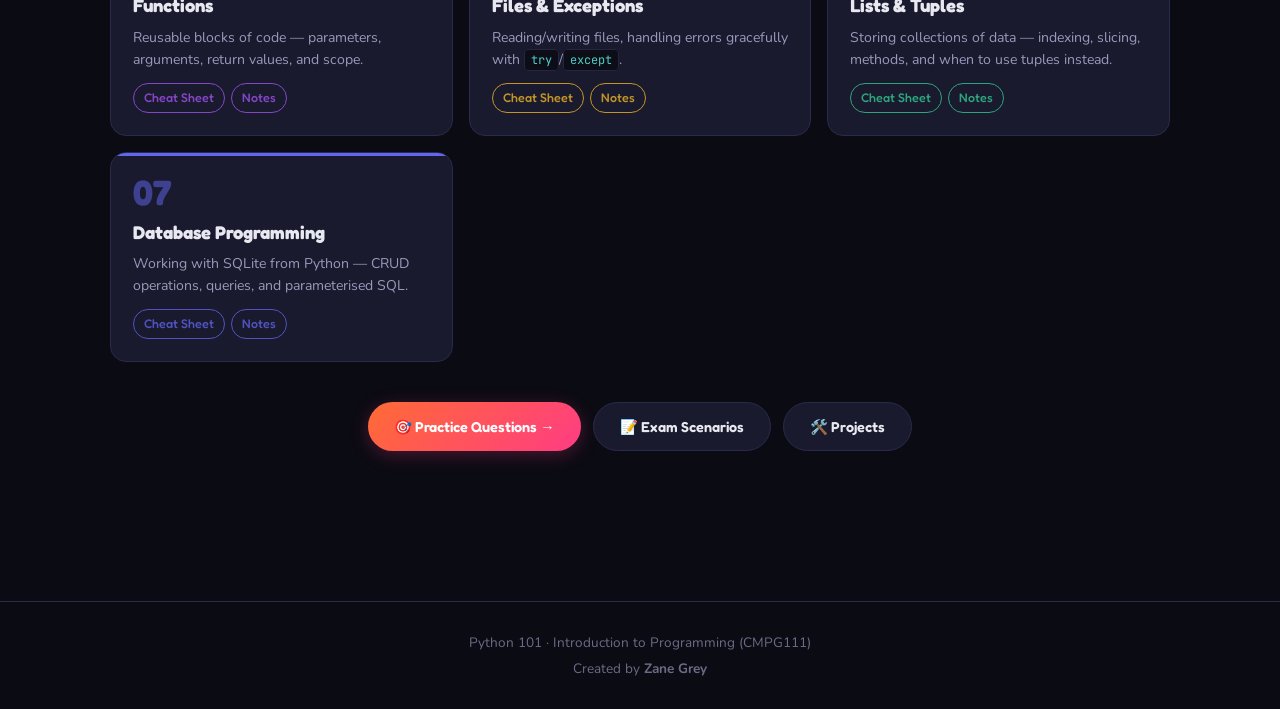
==== commit 06d3b772: "Update index.html" ====
--- a/index.html
+++ b/index.html
@@ -172,7 +172,7 @@
 
 <footer>
   <p>Python 101 · Introduction to Programming (CMPG111)</p>
-  <p style="margin-top:4px;">Created by <strong>Zane Swanepoel</strong></p>
+  <p style="margin-top:4px;">Created by <strong>Zane Grey</strong></p>
 </footer>
 
 <script src="script.js"></script>
